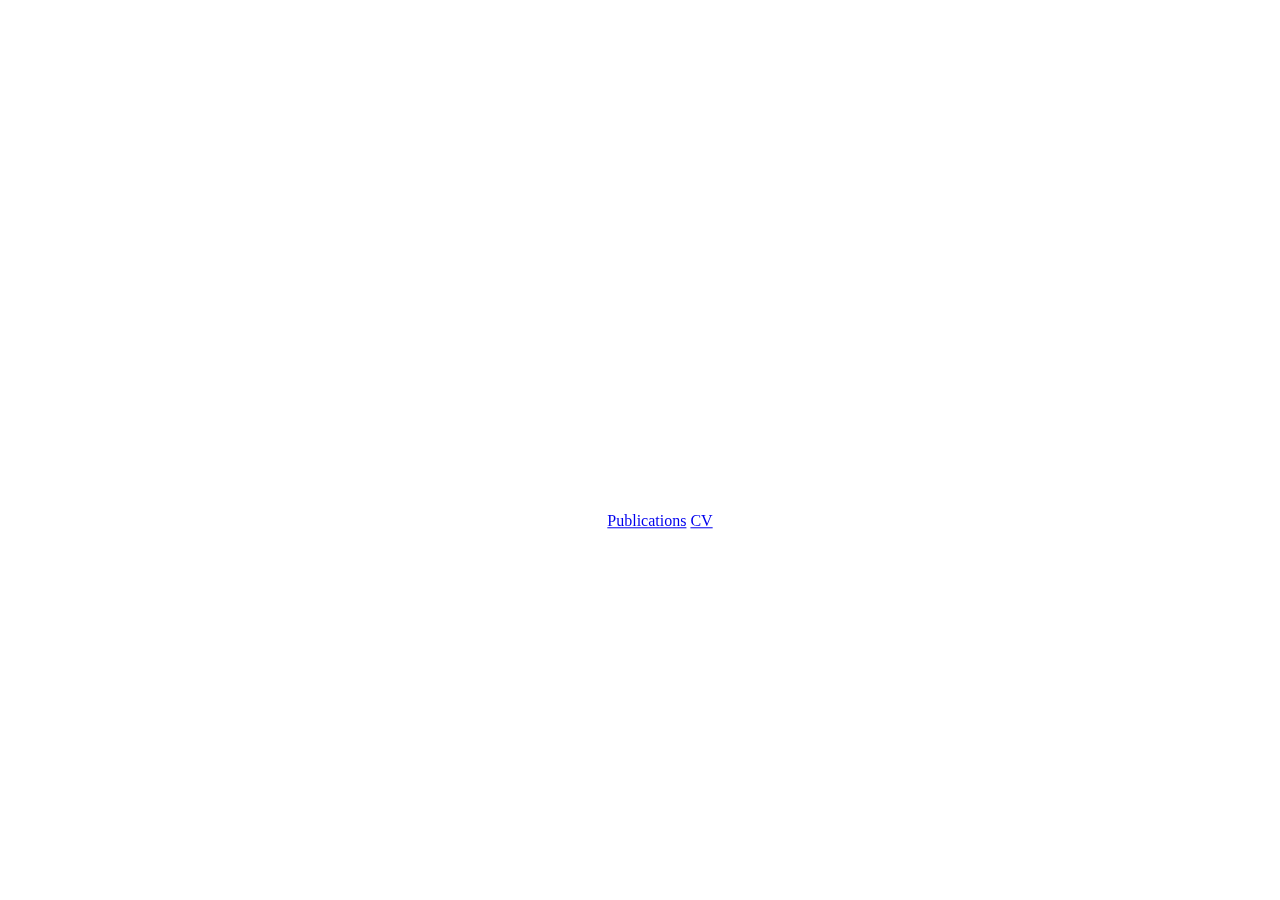
==== index.html @ 318afee4 "Update index.html" ====
<!DOCTYPE html>
<html>
<head>
    <title>half of a knee</title>
    <link rel="stylesheet" type="text/css" href="styles.css">
</head>
<body>
    <div class="image-background"></div>
    <div class="content">
        <h1>何かが消えてしまったという感覚だけが、目覚めてからも、長く、残る</h1>
        <p>Avani </p>
        <ul>
            <a href="https://scholar.google.com/citations?user=vusuGJkAAAAJ&hl=en">Publications</a></li>
            <a href="Avani_Resume(1)">CV</a></li>

        </ul>
    </div>
    </div>
</body>
</html>
---- styles.css ----
/* styles.css */
body, html {
    height: 100%;
    margin: 0;
    overflow: hidden;
}
.image-background {
    position: fixed;
    top: 0;
    left: 0;
    width: 100%;
    height: 100%;
    background-image: url("AlienatedUnripeGnu-max-1mb.gif");
    background-size: cover; /* Adjust to your preference */
    z-index: -1;
}
.content {
    position: absolute;
    top: 50%; /* Position at 50% from the top */
    left: 50%; /* Position at 50% from the left */
    transform: translate(-50%, -50%); /* Center the content */
    text-align: center; /* Center-align the text */
    color: white; /* Set the text color to white */
}
.content h1 {
    font-size: 2rem;
    margin-bottom: 10px;
}
.content p {
    font-size: 1rem;
}

.link {
    color: white; /* Initial link color */
    text-decoration: none; /* Remove underline */
    transition: color 0.3s; /* Smooth color transition */
    font-size: 16px;
}

.link:visited {
    color: yellow; /* Change link color after it's visited */
}

.link:hover {
    text-decoration: underline; /* Underline on hover */
}
/* Add more CSS rules as needed */
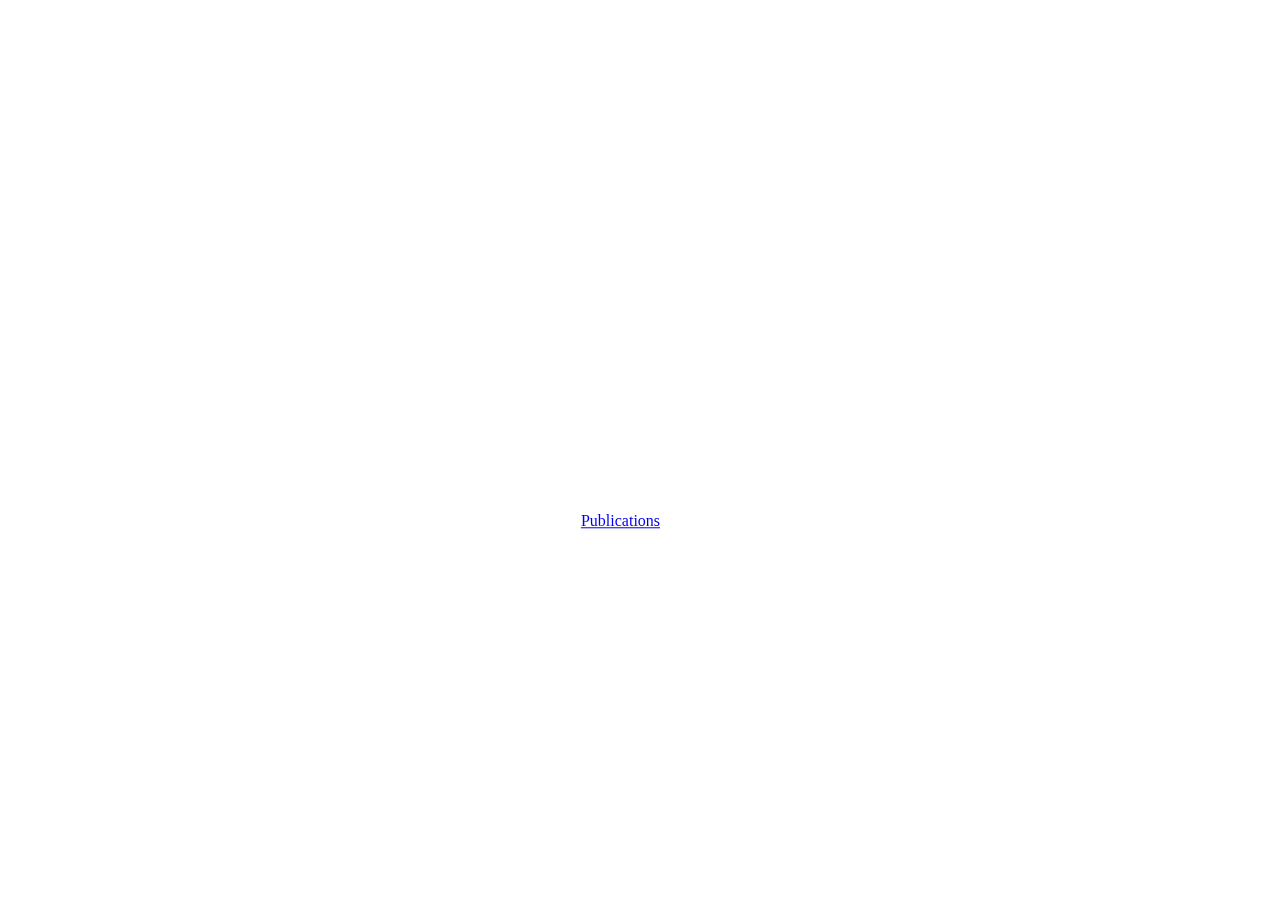
==== commit b448274a: "Update index.html" ====
--- a/index.html
+++ b/index.html
@@ -10,8 +10,8 @@
         <h1>何かが消えてしまったという感覚だけが、目覚めてからも、長く、残る</h1>
         <p>Avani </p>
         <ul>
-            <a href="https://scholar.google.com/citations?user=vusuGJkAAAAJ&hl=en">Publications</a></li>
-            <a href="Avani_Resume(1)">CV</a></li>
+            <a href="https://scholar.google.com/citations?user=vusuGJkAAAAJ&hl=en">Publications</a><
+            <a class="link" href="Avani_Resume(1).pdf">CV (PDF)</a>
 
         </ul>
     </div>
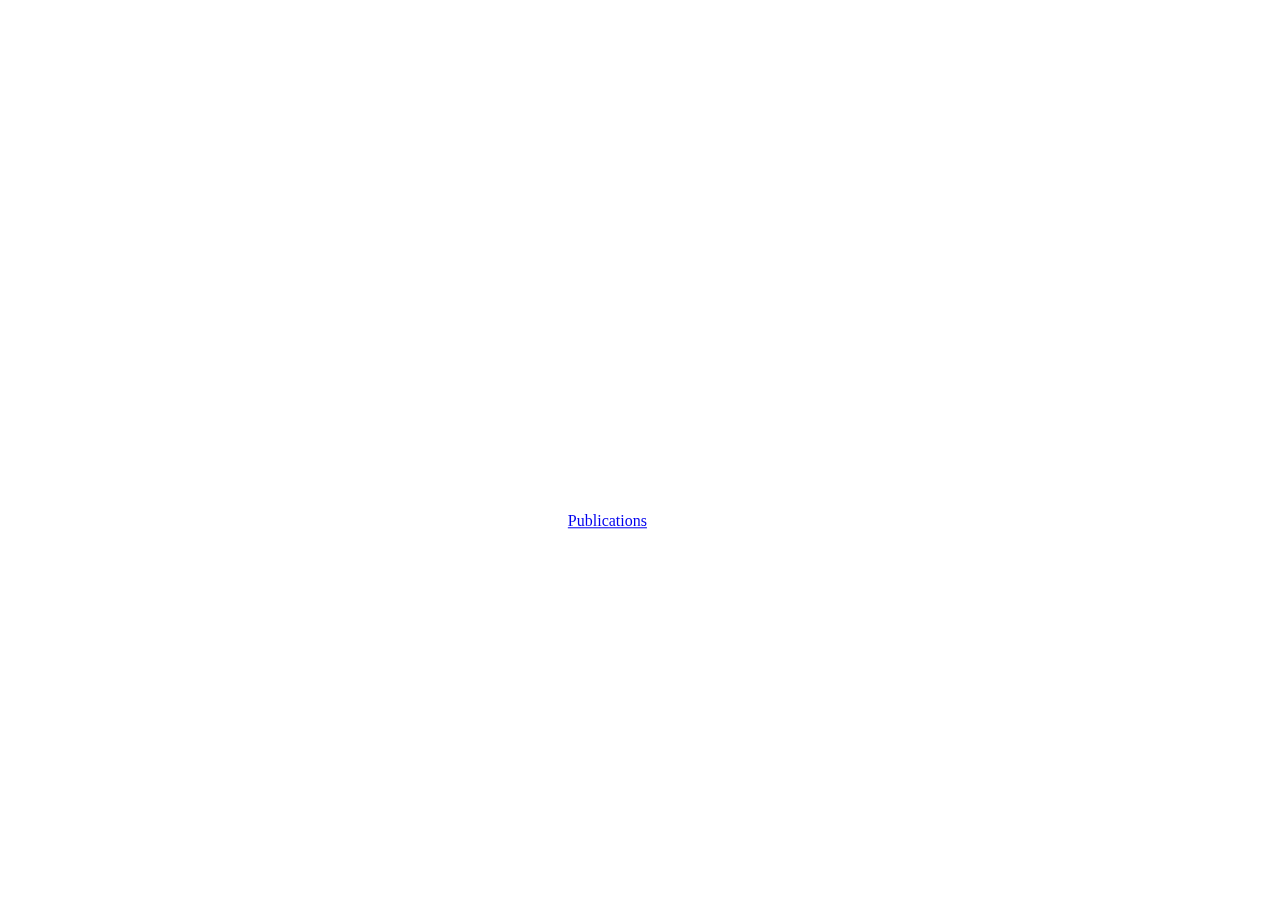
==== commit d36c2bfb: "Update index.html" ====
--- a/index.html
+++ b/index.html
@@ -11,7 +11,7 @@
         <p>Avani </p>
         <ul>
             <a href="https://scholar.google.com/citations?user=vusuGJkAAAAJ&hl=en">Publications</a><
-            <a class="link" href="Avani_Resume(1).pdf">CV (PDF)</a>
+            <a class="link" href="myCV.pdf">My CV (PDF)</a> <!-- Add this line -->
 
         </ul>
     </div>
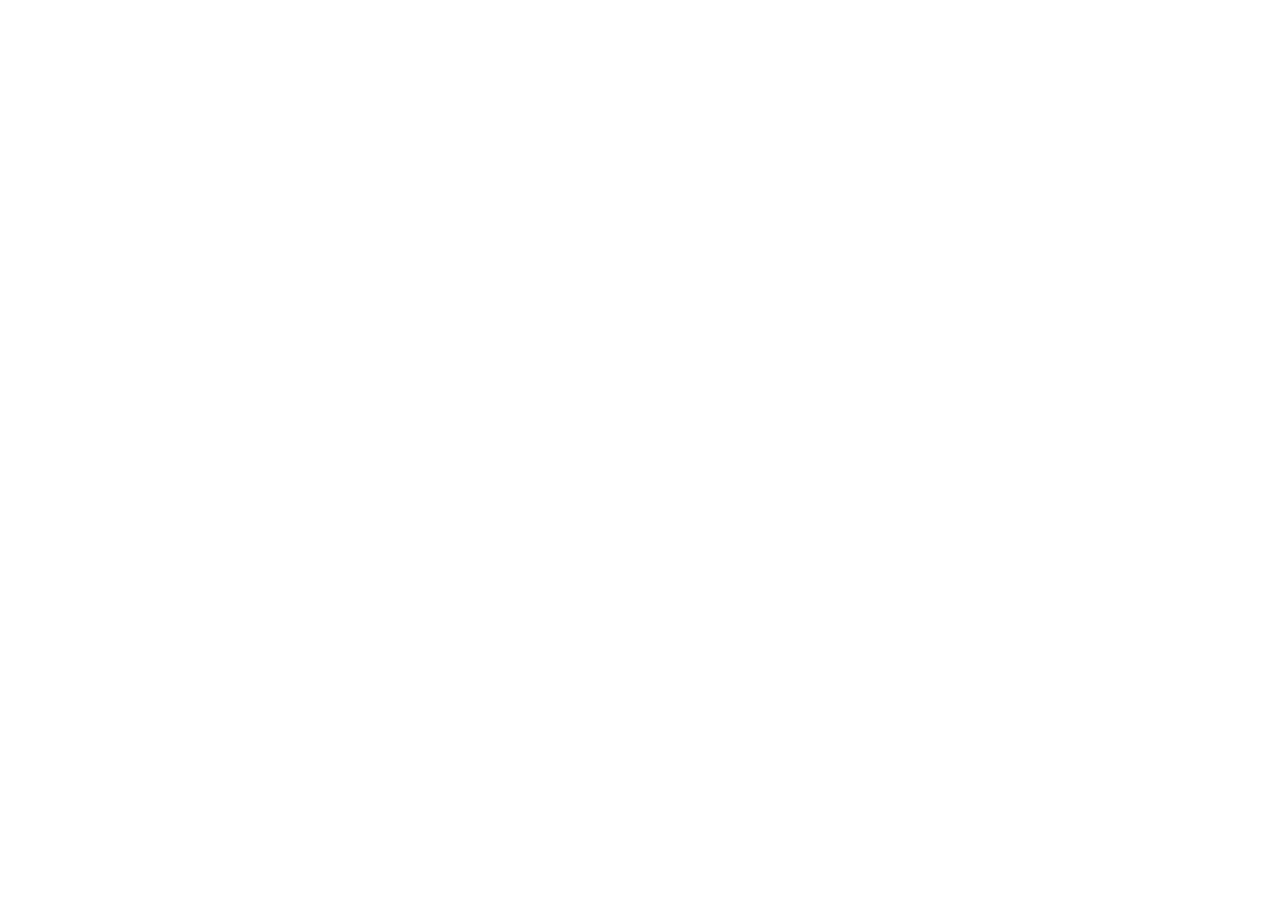
==== commit 6e66a525: "Update index.html" ====
--- a/index.html
+++ b/index.html
@@ -10,8 +10,8 @@
         <h1>何かが消えてしまったという感覚だけが、目覚めてからも、長く、残る</h1>
         <p>Avani </p>
         <ul>
-            <a href="https://scholar.google.com/citations?user=vusuGJkAAAAJ&hl=en">Publications</a><
-            <a class="link" href="myCV.pdf">My CV (PDF)</a> <!-- Add this line -->
+            <a class ="link"href="https://scholar.google.com/citations?user=vusuGJkAAAAJ&hl=en">Publications</a><
+            <a class="link" href="myCV.pdf"> CV (PDF)</a> 
 
         </ul>
     </div>
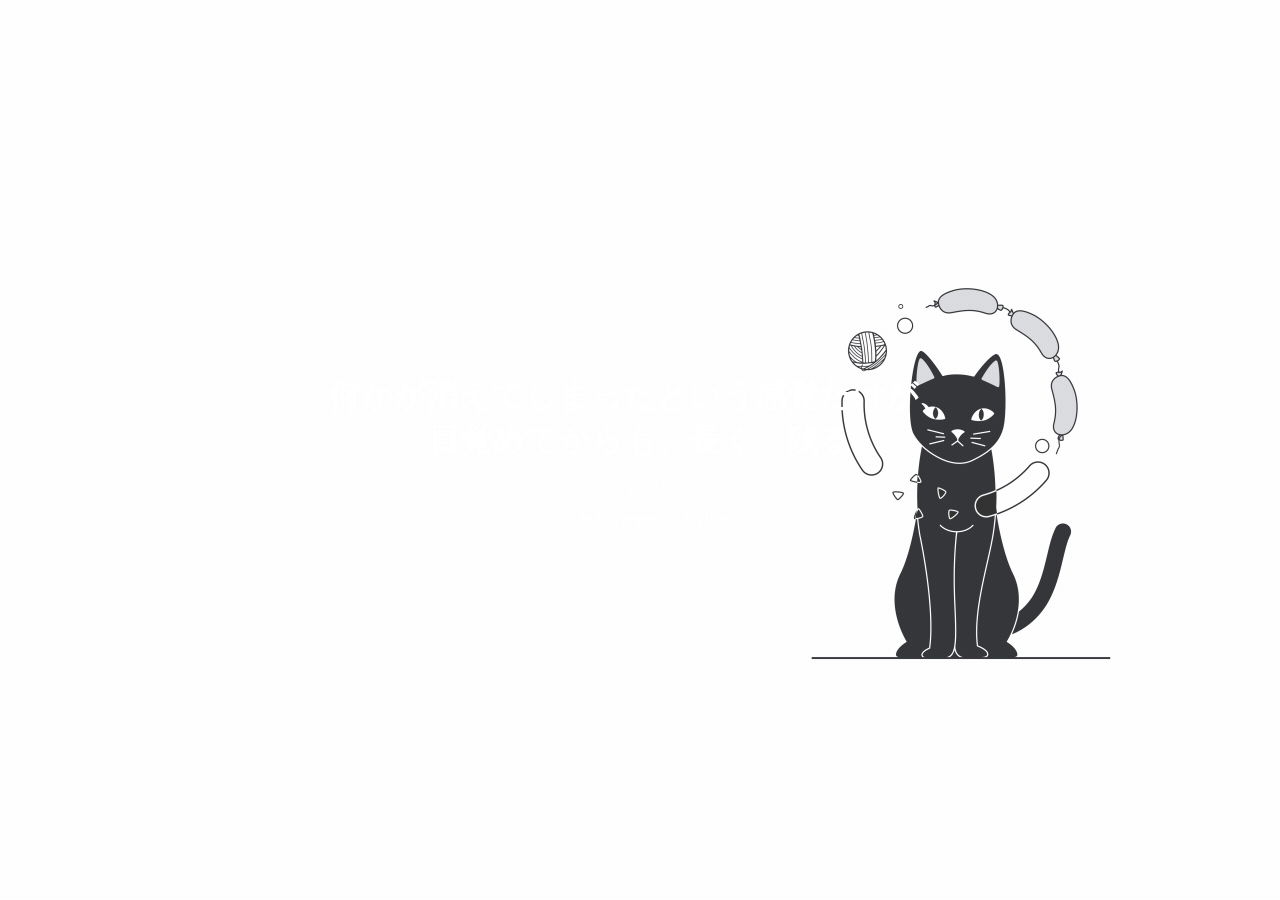
==== commit dcee98ad: "Update index.html" ====
--- a/index.html
+++ b/index.html
@@ -1,10 +1,14 @@
 <!DOCTYPE html>
 <html>
 <head>
+    <script src="script.js"></script>
+
     <title>half of a knee</title>
     <link rel="stylesheet" type="text/css" href="styles.css">
 </head>
 <body>
+    <div class="image-background" id="background"></div> <!-- Add id="background" -->
+
     <div class="image-background"></div>
     <div class="content">
         <h1>何かが消えてしまったという感覚だけが、目覚めてからも、長く、残る</h1>
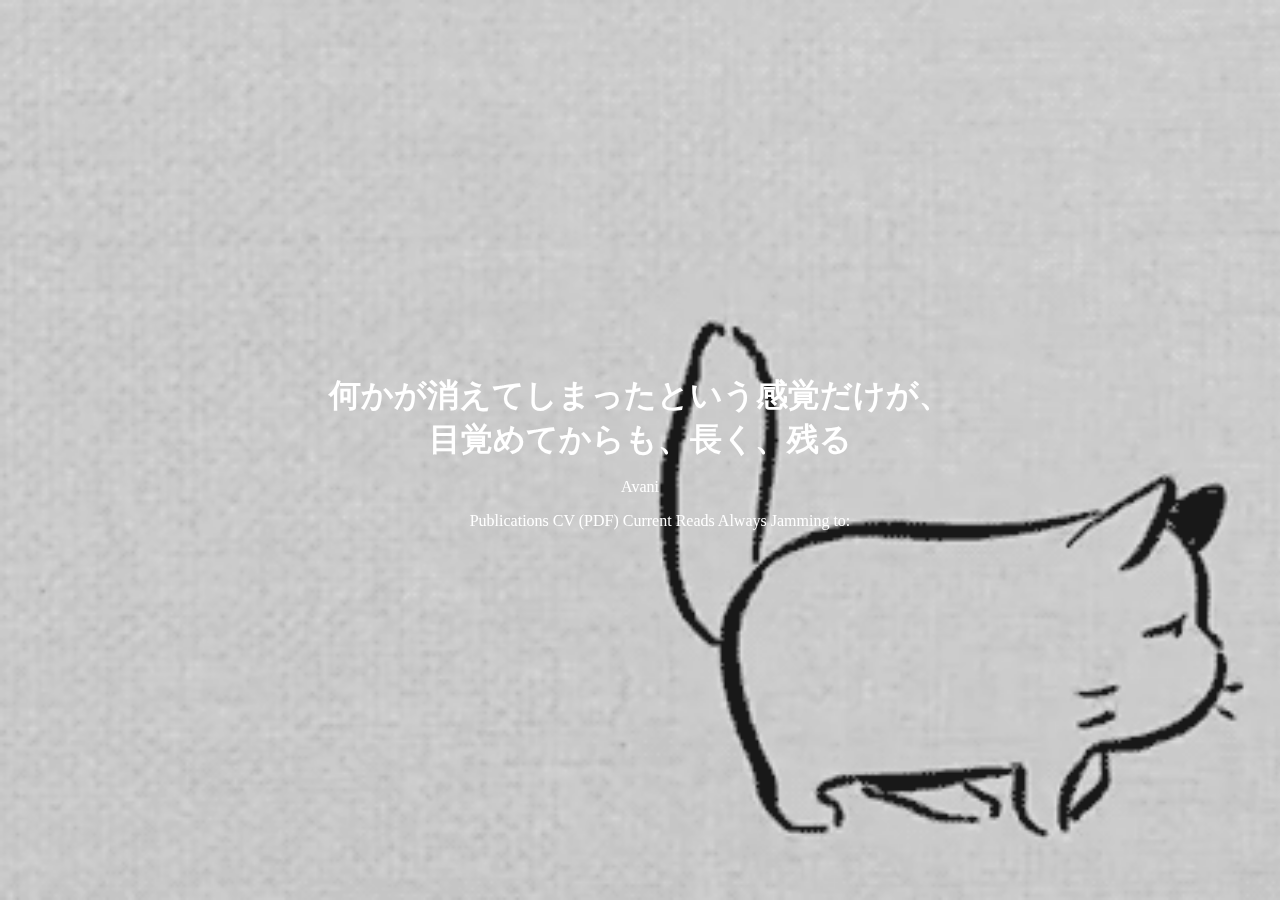
==== commit 8dfa31af: "Update index.html" ====
--- a/index.html
+++ b/index.html
@@ -14,8 +14,12 @@
         <h1>何かが消えてしまったという感覚だけが、目覚めてからも、長く、残る</h1>
         <p>Avani </p>
         <ul>
-            <a class ="link"href="https://scholar.google.com/citations?user=vusuGJkAAAAJ&hl=en">Publications</a><
+            <a class ="link"href="https://scholar.google.com/citations?user=vusuGJkAAAAJ&hl=en">Publications</a>
             <a class="link" href="myCV.pdf"> CV (PDF)</a> 
+            <a class ="link"href="https://app.thestorygraph.com/profile/muonnnn">Current Reads </a>
+            <a class ="link"href="https://open.spotify.com/playlist/37i9dQZF1EpvsG3sAZloEV?si=16828c73fe5a4380">Always Jamming to:  </a>
+
+            
 
         </ul>
     </div>
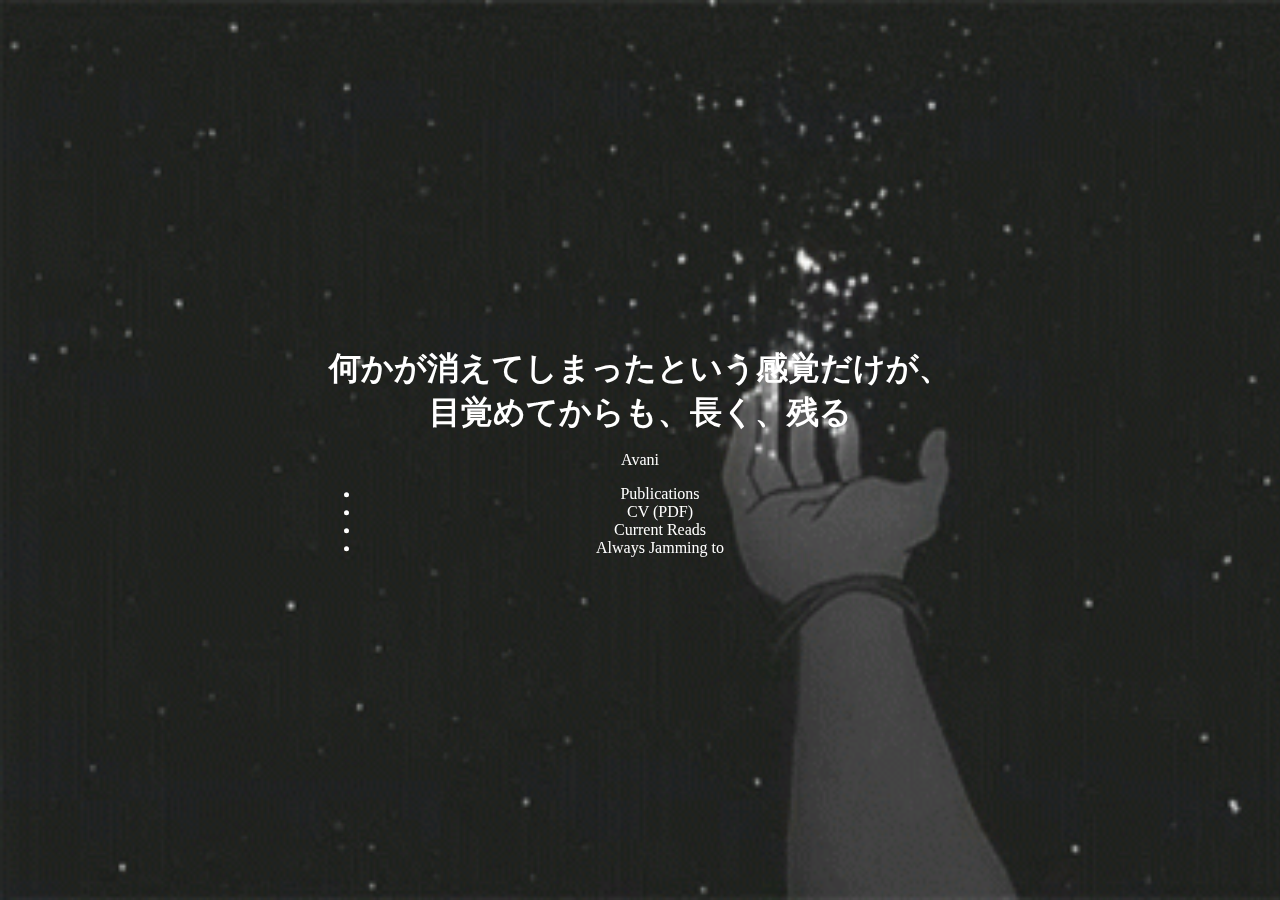
==== commit 031bca99: "Update index.html" ====
--- a/index.html
+++ b/index.html
@@ -13,15 +13,12 @@
     <div class="content">
         <h1>何かが消えてしまったという感覚だけが、目覚めてからも、長く、残る</h1>
         <p>Avani </p>
-        <ul>
-            <a class ="link"href="https://scholar.google.com/citations?user=vusuGJkAAAAJ&hl=en">Publications</a>
-            <a class="link" href="myCV.pdf"> CV (PDF)</a> 
-            <a class ="link"href="https://app.thestorygraph.com/profile/muonnnn">Current Reads </a>
-            <a class ="link"href="https://open.spotify.com/playlist/37i9dQZF1EpvsG3sAZloEV?si=16828c73fe5a4380">Always Jamming to:  </a>
-
-            
-
-        </ul>
+    <ul>
+    <li><a class="link" href="https://scholar.google.com/citations?user=vusuGJkAAAAJ&hl=en">Publications</a></li>
+    <li><a class="link" href="myCV.pdf">CV (PDF)</a></li>
+    <li><a class="link" href="https://app.thestorygraph.com/profile/muonnnn">Current Reads</a></li>
+    <li><a class="link" href="https://open.spotify.com/playlist/37i9dQZF1EpvsG3sAZloEV?si=16828c73fe5a4380">Always Jamming to</a></li>
+    </ul>
     </div>
     </div>
 </body>
